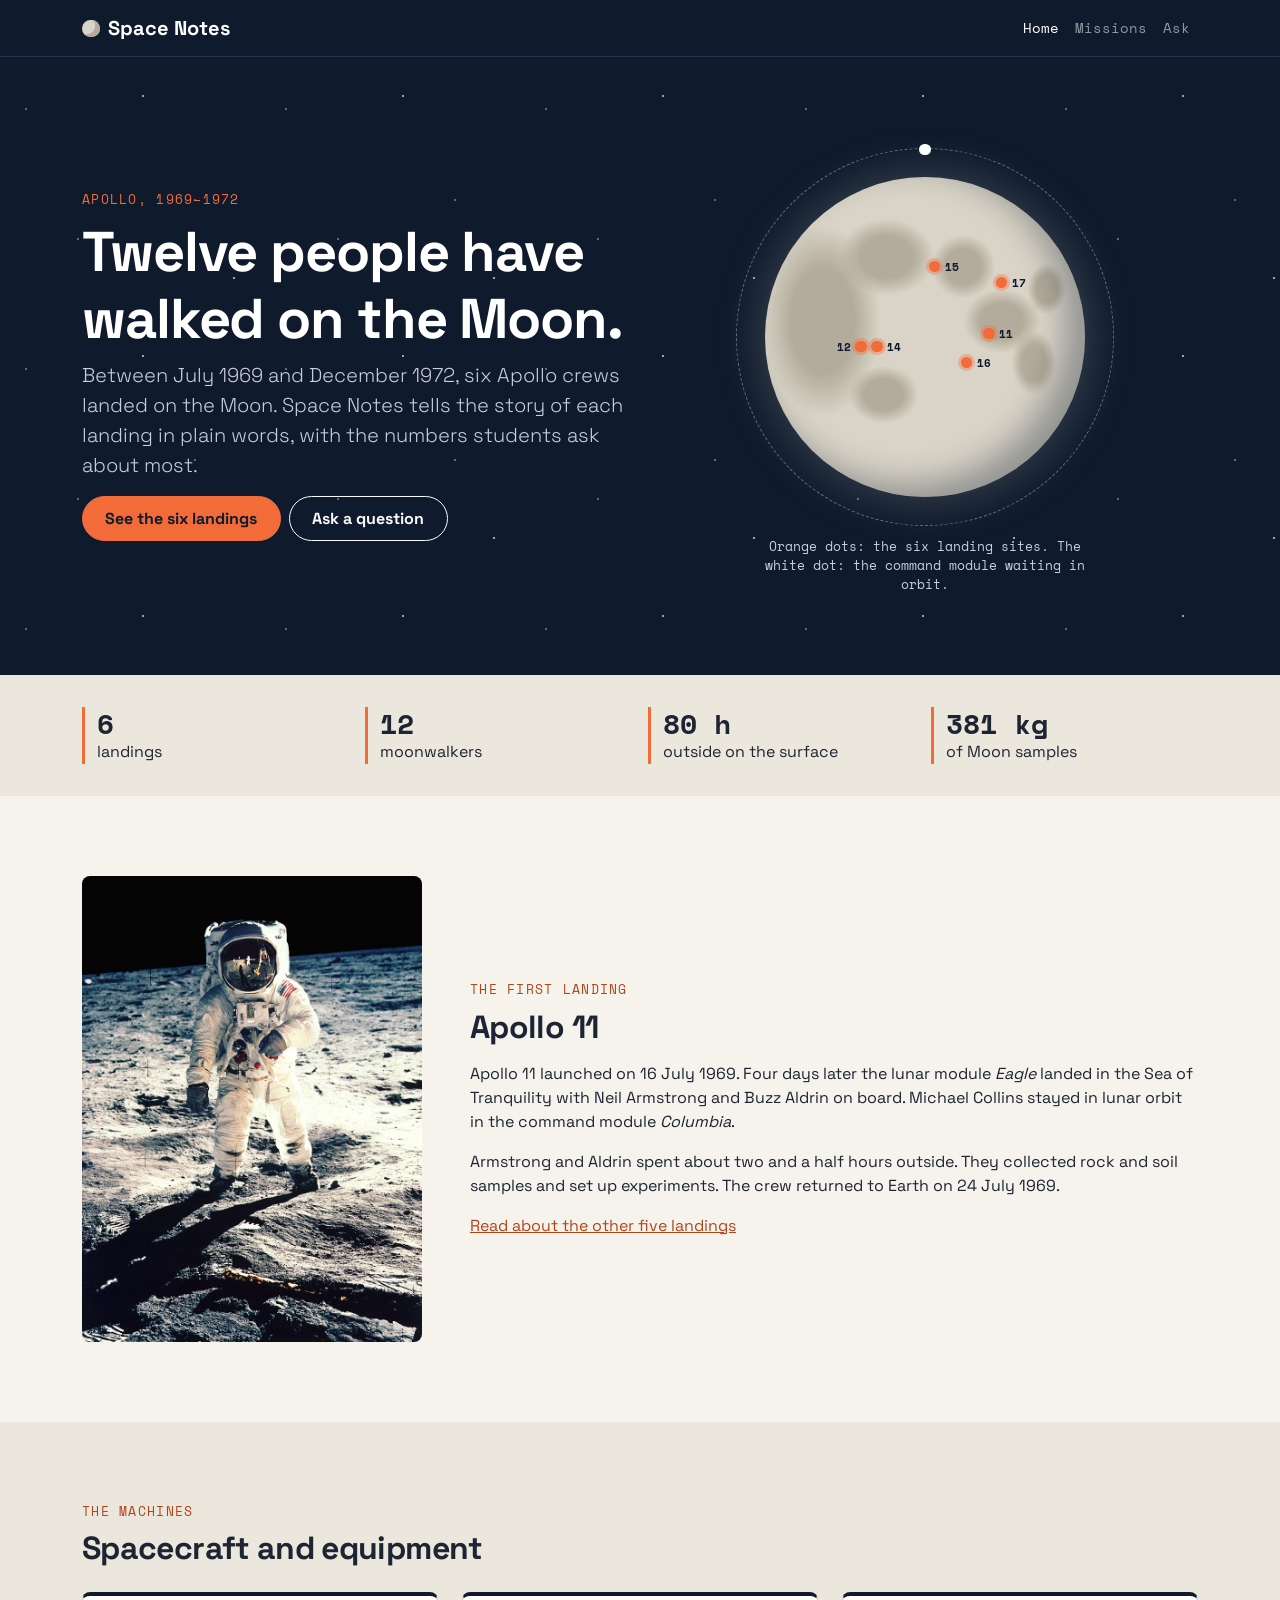
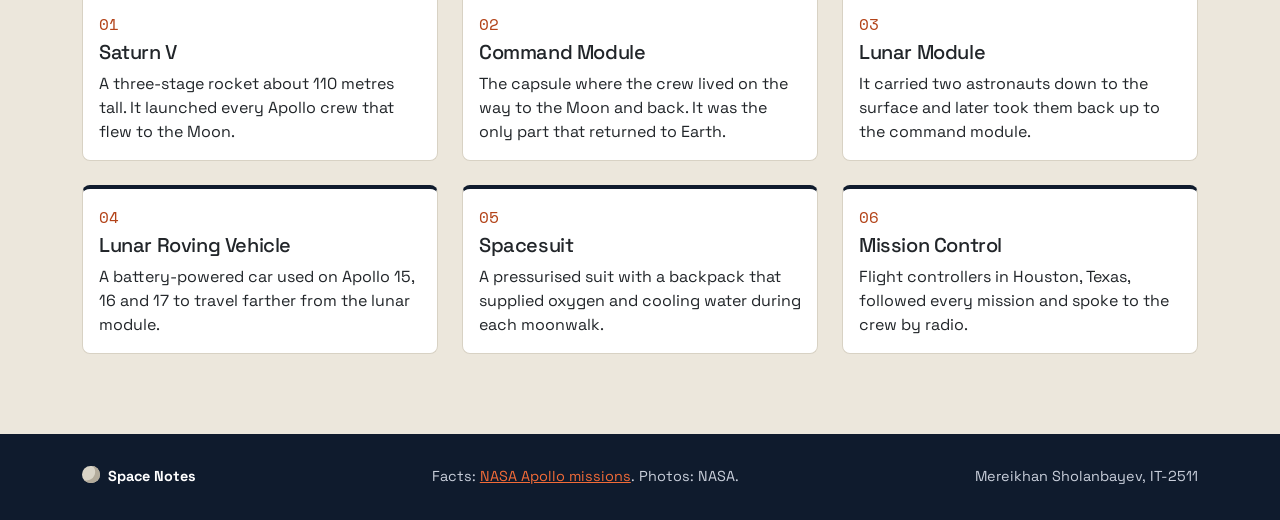
==== index.html @ e12fd58a "Add Space Notes midterm website Three pages (Home, Missions, Ask) with a shared stylesheet, Bootstra" ====
<!DOCTYPE html>
<html lang="en">
<head>
  <meta charset="UTF-8">
  <meta name="viewport" content="width=device-width, initial-scale=1">
  <title>Space Notes | Apollo on the Moon</title>
  <link rel="preconnect" href="https://fonts.googleapis.com">
  <link rel="preconnect" href="https://fonts.gstatic.com" crossorigin>
  <link href="https://fonts.googleapis.com/css2?family=Space+Grotesk:wght@400;500;700&family=Space+Mono:wght@400;700&display=swap" rel="stylesheet">
  <link href="https://cdn.jsdelivr.net/npm/bootstrap@5.3.8/dist/css/bootstrap.min.css" rel="stylesheet" integrity="sha384-sRIl4kxILFvY47J16cr9ZwB07vP4J8+LH7qKQnuqkuIAvNWLzeN8tE5YBujZqJLB" crossorigin="anonymous">
  <link rel="stylesheet" href="css/style.css">
</head>
<body>
  <header>
    <nav class="navbar navbar-expand-md site-nav" data-bs-theme="dark">
      <div class="container">
        <a class="navbar-brand" href="index.html"><span class="brand-moon"></span>Space Notes</a>
        <button class="navbar-toggler" type="button" data-bs-toggle="collapse" data-bs-target="#mainNav" aria-controls="mainNav" aria-expanded="false" aria-label="Toggle navigation">
          <span class="navbar-toggler-icon"></span>
        </button>
        <div class="collapse navbar-collapse" id="mainNav">
          <ul class="navbar-nav ms-auto">
            <li class="nav-item"><a class="nav-link active" aria-current="page" href="index.html">Home</a></li>
            <li class="nav-item"><a class="nav-link" href="missions.html">Missions</a></li>
            <li class="nav-item"><a class="nav-link" href="ask.html">Ask</a></li>
          </ul>
        </div>
      </div>
    </nav>
  </header>

  <main>
    <section class="hero">
      <div class="container">
        <div class="row align-items-center g-4">
          <div class="col-12 col-lg-6">
            <p class="label">Apollo, 1969&ndash;1972</p>
            <h1>Twelve people have walked on the Moon.</h1>
            <p class="lead">Between July 1969 and December 1972, six Apollo crews landed on the Moon. Space Notes tells the story of each landing in plain words, with the numbers students ask about most.</p>
            <div class="d-flex flex-wrap gap-2">
              <a class="btn btn-primary" href="missions.html">See the six landings</a>
              <a class="btn btn-outline-light" href="ask.html">Ask a question</a>
            </div>
          </div>
          <div class="col-12 col-lg-6">
            <figure class="moon-figure">
              <div class="moon">
                <div class="orbit"></div>
                <ul class="sites" aria-label="Apollo landing sites">
                  <li class="site s11"><span>11</span></li>
                  <li class="site s12"><span>12</span></li>
                  <li class="site s14"><span>14</span></li>
                  <li class="site s15"><span>15</span></li>
                  <li class="site s16"><span>16</span></li>
                  <li class="site s17"><span>17</span></li>
                </ul>
              </div>
              <figcaption>Orange dots: the six landing sites. The white dot: the command module waiting in orbit.</figcaption>
            </figure>
          </div>
        </div>
      </div>
    </section>

    <section class="stats" aria-label="Apollo in numbers">
      <div class="container">
        <ul class="stat-list">
          <li><strong>6</strong> landings</li>
          <li><strong>12</strong> moonwalkers</li>
          <li><strong>80 h</strong> outside on the surface</li>
          <li><strong>381 kg</strong> of Moon samples</li>
        </ul>
      </div>
    </section>

    <section class="section">
      <div class="container">
        <div class="row align-items-center g-4 g-lg-5">
          <div class="col-12 col-md-5 col-lg-4 order-2 order-md-1">
            <img class="img-fluid photo" src="images/aldrin.jpg" alt="Buzz Aldrin standing on the Moon in his white spacesuit">
          </div>
          <div class="col-12 col-md-7 col-lg-8 order-1 order-md-2">
            <p class="label">The first landing</p>
            <h2 class="mb-3">Apollo 11</h2>
            <p>Apollo 11 launched on 16 July 1969. Four days later the lunar module <em>Eagle</em> landed in the Sea of Tranquility with Neil Armstrong and Buzz Aldrin on board. Michael Collins stayed in lunar orbit in the command module <em>Columbia</em>.</p>
            <p>Armstrong and Aldrin spent about two and a half hours outside. They collected rock and soil samples and set up experiments. The crew returned to Earth on 24 July 1969.</p>
            <a href="missions.html">Read about the other five landings</a>
          </div>
        </div>
      </div>
    </section>

    <section class="section section-alt">
      <div class="container">
        <p class="label">The machines</p>
        <h2 class="mb-4">Spacecraft and equipment</h2>
        <div class="row g-4">
          <div class="col-12 col-md-6 col-lg-4">
            <article class="card h-100">
              <div class="card-body">
                <p class="card-number">01</p>
                <h3 class="card-title h5">Saturn V</h3>
                <p class="card-text">A three-stage rocket about 110 metres tall. It launched every Apollo crew that flew to the Moon.</p>
              </div>
            </article>
          </div>
          <div class="col-12 col-md-6 col-lg-4">
            <article class="card h-100">
              <div class="card-body">
                <p class="card-number">02</p>
                <h3 class="card-title h5">Command Module</h3>
                <p class="card-text">The capsule where the crew lived on the way to the Moon and back. It was the only part that returned to Earth.</p>
              </div>
            </article>
          </div>
          <div class="col-12 col-md-6 col-lg-4">
            <article class="card h-100">
              <div class="card-body">
                <p class="card-number">03</p>
                <h3 class="card-title h5">Lunar Module</h3>
                <p class="card-text">It carried two astronauts down to the surface and later took them back up to the command module.</p>
              </div>
            </article>
          </div>
          <div class="col-12 col-md-6 col-lg-4">
            <article class="card h-100">
              <div class="card-body">
                <p class="card-number">04</p>
                <h3 class="card-title h5">Lunar Roving Vehicle</h3>
                <p class="card-text">A battery-powered car used on Apollo 15, 16 and 17 to travel farther from the lunar module.</p>
              </div>
            </article>
          </div>
          <div class="col-12 col-md-6 col-lg-4">
            <article class="card h-100">
              <div class="card-body">
                <p class="card-number">05</p>
                <h3 class="card-title h5">Spacesuit</h3>
                <p class="card-text">A pressurised suit with a backpack that supplied oxygen and cooling water during each moonwalk.</p>
              </div>
            </article>
          </div>
          <div class="col-12 col-md-6 col-lg-4">
            <article class="card h-100">
              <div class="card-body">
                <p class="card-number">06</p>
                <h3 class="card-title h5">Mission Control</h3>
                <p class="card-text">Flight controllers in Houston, Texas, followed every mission and spoke to the crew by radio.</p>
              </div>
            </article>
          </div>
        </div>
      </div>
    </section>
  </main>

  <footer class="site-footer">
    <div class="container footer-inner">
      <p class="footer-brand"><span class="brand-moon"></span>Space Notes</p>
      <p>Facts: <a href="https://www.nasa.gov/specials/apollo50th/missions.html">NASA Apollo missions</a>. Photos: NASA.</p>
      <p>Mereikhan Sholanbayev, IT-2511</p>
    </div>
  </footer>

  <script src="https://cdn.jsdelivr.net/npm/bootstrap@5.3.8/dist/js/bootstrap.bundle.min.js" integrity="sha384-FKyoEForCGlyvwx9Hj09JcYn3nv7wiPVlz7YYwJrWVcXK/BmnVDxM+D2scQbITxI" crossorigin="anonymous"></script>
</body>
</html>
---- css/style.css ----
:root {
  --night: #0f1b2d;
  --paper: #f6f3ec;
  --sand: #ece7dc;
  --moon: #d9d4c7;
  --mare: #b3ab9b;
  --orange: #f26b38;
  --orange-dark: #b3441a;
  --ink: #1d2433;
  --muted: #5d6676;
  --line: #d8d2c4;
  --mono: "Space Mono", monospace;
}

body {
  font-family: "Space Grotesk", sans-serif;
  background: var(--paper);
  color: var(--ink);
}

h1,
h2,
h3 {
  font-weight: 700;
  letter-spacing: -0.02em;
}

a {
  color: var(--orange-dark);
}

.label {
  margin-bottom: 0.5rem;
  font-family: var(--mono);
  font-size: 0.8rem;
  letter-spacing: 0.1em;
  text-transform: uppercase;
  color: var(--orange-dark);
}

.site-nav {
  --bs-navbar-color: #c9cfdb;
  --bs-navbar-hover-color: #ffffff;
  --bs-navbar-active-color: var(--orange);
  --bs-navbar-brand-color: #ffffff;
  --bs-navbar-brand-hover-color: #ffffff;
  background: var(--night);
  border-bottom: 1px solid #24344f;
}

.navbar-brand {
  font-weight: 700;
}

.brand-moon {
  display: inline-block;
  width: 1.1rem;
  height: 1.1rem;
  margin-right: 0.5rem;
  border-radius: 50%;
  background: var(--moon);
  box-shadow: inset -0.3rem -0.15rem 0 var(--mare);
  vertical-align: -0.15rem;
}

.nav-link {
  font-family: var(--mono);
  font-size: 0.9rem;
}

.btn {
  padding: 0.6rem 1.4rem;
  border-radius: 2rem;
  font-weight: 700;
}

.btn-primary {
  --bs-btn-color: var(--night);
  --bs-btn-bg: var(--orange);
  --bs-btn-border-color: var(--orange);
  --bs-btn-hover-color: var(--night);
  --bs-btn-hover-bg: #ff8a5c;
  --bs-btn-hover-border-color: #ff8a5c;
  --bs-btn-active-color: var(--night);
  --bs-btn-active-bg: #ff8a5c;
  --bs-btn-active-border-color: #ff8a5c;
  --bs-btn-focus-shadow-rgb: 242, 107, 56;
}

.hero,
.page-head {
  color: #ffffff;
  background:
    radial-gradient(1px 1px at 10% 20%, rgba(255, 255, 255, 0.6) 50%, transparent 100%),
    radial-gradient(1px 1px at 30% 70%, rgba(255, 255, 255, 0.6) 50%, transparent 100%),
    radial-gradient(1.5px 1.5px at 55% 15%, rgba(255, 255, 255, 0.6) 50%, transparent 100%),
    radial-gradient(1px 1px at 75% 55%, rgba(255, 255, 255, 0.6) 50%, transparent 100%),
    radial-gradient(1.5px 1.5px at 90% 85%, rgba(255, 255, 255, 0.6) 50%, transparent 100%),
    var(--night);
  background-size: 260px 260px, 260px 260px, 260px 260px, 260px 260px, 260px 260px, auto;
}

.hero {
  padding: 3rem 0;
  overflow: hidden;
}

.hero h1 {
  font-size: 2.4rem;
}

.hero .label,
.page-head .label {
  color: var(--orange);
}

.hero .lead,
.page-head .lead {
  color: #c9cfdb;
}

.moon-figure {
  margin: 0;
  text-align: center;
}

.moon {
  position: relative;
  width: min(100%, 20rem);
  aspect-ratio: 1;
  margin: 2.5rem auto;
  border-radius: 50%;
  background:
    radial-gradient(ellipse 18% 30% at 18% 45%, var(--mare) 55%, transparent 100%),
    radial-gradient(ellipse 15% 12% at 38% 25%, var(--mare) 55%, transparent 100%),
    radial-gradient(ellipse 10% 10% at 62% 28%, var(--mare) 55%, transparent 100%),
    radial-gradient(ellipse 12% 10% at 74% 45%, var(--mare) 55%, transparent 100%),
    radial-gradient(ellipse 6% 8% at 88% 35%, var(--mare) 55%, transparent 100%),
    radial-gradient(ellipse 7% 10% at 84% 58%, var(--mare) 55%, transparent 100%),
    radial-gradient(ellipse 11% 9% at 37% 68%, var(--mare) 55%, transparent 100%),
    var(--moon);
  box-shadow: inset -1.2rem -0.8rem 2rem rgba(15, 27, 45, 0.35), 0 0 3rem rgba(217, 212, 199, 0.25);
}

.orbit {
  position: absolute;
  inset: -9%;
  border: 1px dashed rgba(255, 255, 255, 0.35);
  border-radius: 50%;
  animation: orbit 16s linear infinite;
}

.orbit::before {
  content: "";
  position: absolute;
  top: -0.35rem;
  left: 50%;
  width: 0.7rem;
  height: 0.7rem;
  margin-left: -0.35rem;
  border-radius: 50%;
  background: #ffffff;
}

@keyframes orbit {
  to {
    transform: rotate(360deg);
  }
}

.sites {
  margin: 0;
  padding: 0;
  list-style: none;
}

.site {
  position: absolute;
  width: 0.7rem;
  height: 0.7rem;
  margin: -0.35rem 0 0 -0.35rem;
  border-radius: 50%;
  background: var(--orange);
  box-shadow: 0 0 0 3px rgba(242, 107, 56, 0.35);
}

.site span {
  position: absolute;
  top: 50%;
  left: 1rem;
  transform: translateY(-50%);
  font-family: var(--mono);
  font-size: 0.7rem;
  font-weight: 700;
  color: var(--night);
}

.s11 { left: 70%; top: 49%; }
.s12 { left: 30%; top: 53%; }
.s14 { left: 35%; top: 53%; }
.s15 { left: 53%; top: 28%; }
.s16 { left: 63%; top: 58%; }
.s17 { left: 74%; top: 33%; }

.s12 span {
  left: auto;
  right: 1rem;
}

.moon-figure figcaption {
  max-width: 22rem;
  margin: 0 auto;
  font-family: var(--mono);
  font-size: 0.8rem;
  color: #c9cfdb;
}

.stats {
  padding: 2rem 0;
  background: var(--sand);
}

.stat-list {
  display: flex;
  flex-wrap: wrap;
  gap: 1.5rem 1rem;
  margin: 0;
  padding: 0;
  list-style: none;
}

.stat-list li {
  flex: 1 1 9rem;
  padding-left: 0.75rem;
  border-left: 3px solid var(--orange);
}

.stat-list strong {
  display: block;
  font-family: var(--mono);
  font-size: 1.75rem;
  line-height: 1.2;
}

.section {
  padding: 3rem 0;
}

.section-alt {
  background: var(--sand);
}

.photo {
  border-radius: 0.5rem;
}

.card {
  --bs-card-border-color: var(--line);
  --bs-card-border-radius: 0.5rem;
  border-top: 4px solid var(--night);
  transition: transform 0.2s, border-color 0.2s;
}

.card:hover {
  transform: translateY(-4px);
  border-top-color: var(--orange);
}

.card-number {
  margin-bottom: 0.25rem;
  font-family: var(--mono);
  color: var(--orange-dark);
}

.page-head {
  padding: 2.5rem 0;
}

.landing-list {
  display: grid;
  grid-template-columns: 1fr;
  gap: 1rem;
  margin: 0;
  padding: 0;
  list-style: none;
}

.landing {
  padding: 1.25rem;
  background: #ffffff;
  border: 1px solid var(--line);
  border-top: 4px solid var(--night);
  border-radius: 0.5rem;
  transition: transform 0.2s, border-color 0.2s;
}

.landing:hover {
  transform: translateY(-4px);
  border-top-color: var(--orange);
}

.landing-number {
  display: block;
  font-family: var(--mono);
  font-size: 2.5rem;
  font-weight: 700;
  line-height: 1;
  color: var(--orange-dark);
}

.landing h3 {
  margin: 0.5rem 0;
  font-size: 1.25rem;
}

.landing-meta {
  margin-bottom: 0.5rem;
  font-family: var(--mono);
  font-size: 0.8rem;
  color: var(--muted);
}

.landing p:last-child {
  margin-bottom: 0;
}

.note {
  display: flex;
  flex-direction: column;
  gap: 0.5rem;
  margin-top: 2rem;
  padding: 1.25rem;
  border-left: 4px solid var(--orange);
  background: var(--sand);
}

.note p {
  margin: 0;
}

.mission-table {
  --bs-table-bg: transparent;
  margin-bottom: 0;
}

.mission-table caption {
  color: var(--muted);
}

.mission-table thead th {
  font-family: var(--mono);
  font-size: 0.75rem;
  text-transform: uppercase;
  color: var(--muted);
}

.mission-table td {
  font-family: var(--mono);
  font-size: 0.85rem;
}

.mission-table tbody th {
  white-space: nowrap;
}

.mission-table tfoot {
  border-top: 2px solid var(--night);
}

.ask-form {
  padding: 1.5rem;
  background: #ffffff;
  border: 1px solid var(--line);
  border-top: 4px solid var(--orange);
  border-radius: 0.5rem;
}

.ask-form legend {
  font-size: 1rem;
}

.form-control:focus,
.form-select:focus {
  border-color: var(--orange);
  box-shadow: 0 0 0 0.2rem rgba(242, 107, 56, 0.25);
}

.form-check-input:checked {
  background-color: var(--orange-dark);
  border-color: var(--orange-dark);
}

.sent {
  display: none;
  padding: 1rem;
  border-left: 4px solid var(--orange);
  background: var(--sand);
}

.sent:target {
  display: block;
}

.accordion {
  --bs-accordion-bg: #ffffff;
  --bs-accordion-border-color: var(--line);
  --bs-accordion-active-bg: var(--sand);
  --bs-accordion-active-color: var(--night);
  --bs-accordion-btn-focus-box-shadow: 0 0 0 0.2rem rgba(242, 107, 56, 0.25);
}

.accordion-button {
  font-weight: 500;
}

.site-footer {
  padding: 2rem 0;
  color: #c9cfdb;
  background: var(--night);
  font-size: 0.9rem;
}

.site-footer a {
  color: var(--orange);
}

.footer-inner {
  display: flex;
  flex-wrap: wrap;
  justify-content: space-between;
  gap: 1rem 2rem;
}

.footer-inner p {
  margin: 0;
}

.footer-brand {
  font-weight: 700;
  color: #ffffff;
}

@media (min-width: 768px) {
  .landing-list {
    grid-template-columns: repeat(2, 1fr);
    gap: 1.5rem;
  }

  .page-head {
    padding: 3.5rem 0;
  }
}

@media (min-width: 992px) {
  .hero {
    padding: 5rem 0;
  }

  .hero h1 {
    font-size: 3.5rem;
  }

  .section {
    padding: 5rem 0;
  }

  .landing-list {
    grid-template-columns: repeat(3, 1fr);
  }
}

@media (prefers-reduced-motion: reduce) {
  .orbit {
    animation: none;
  }

  .card,
  .landing {
    transition: none;
  }
}
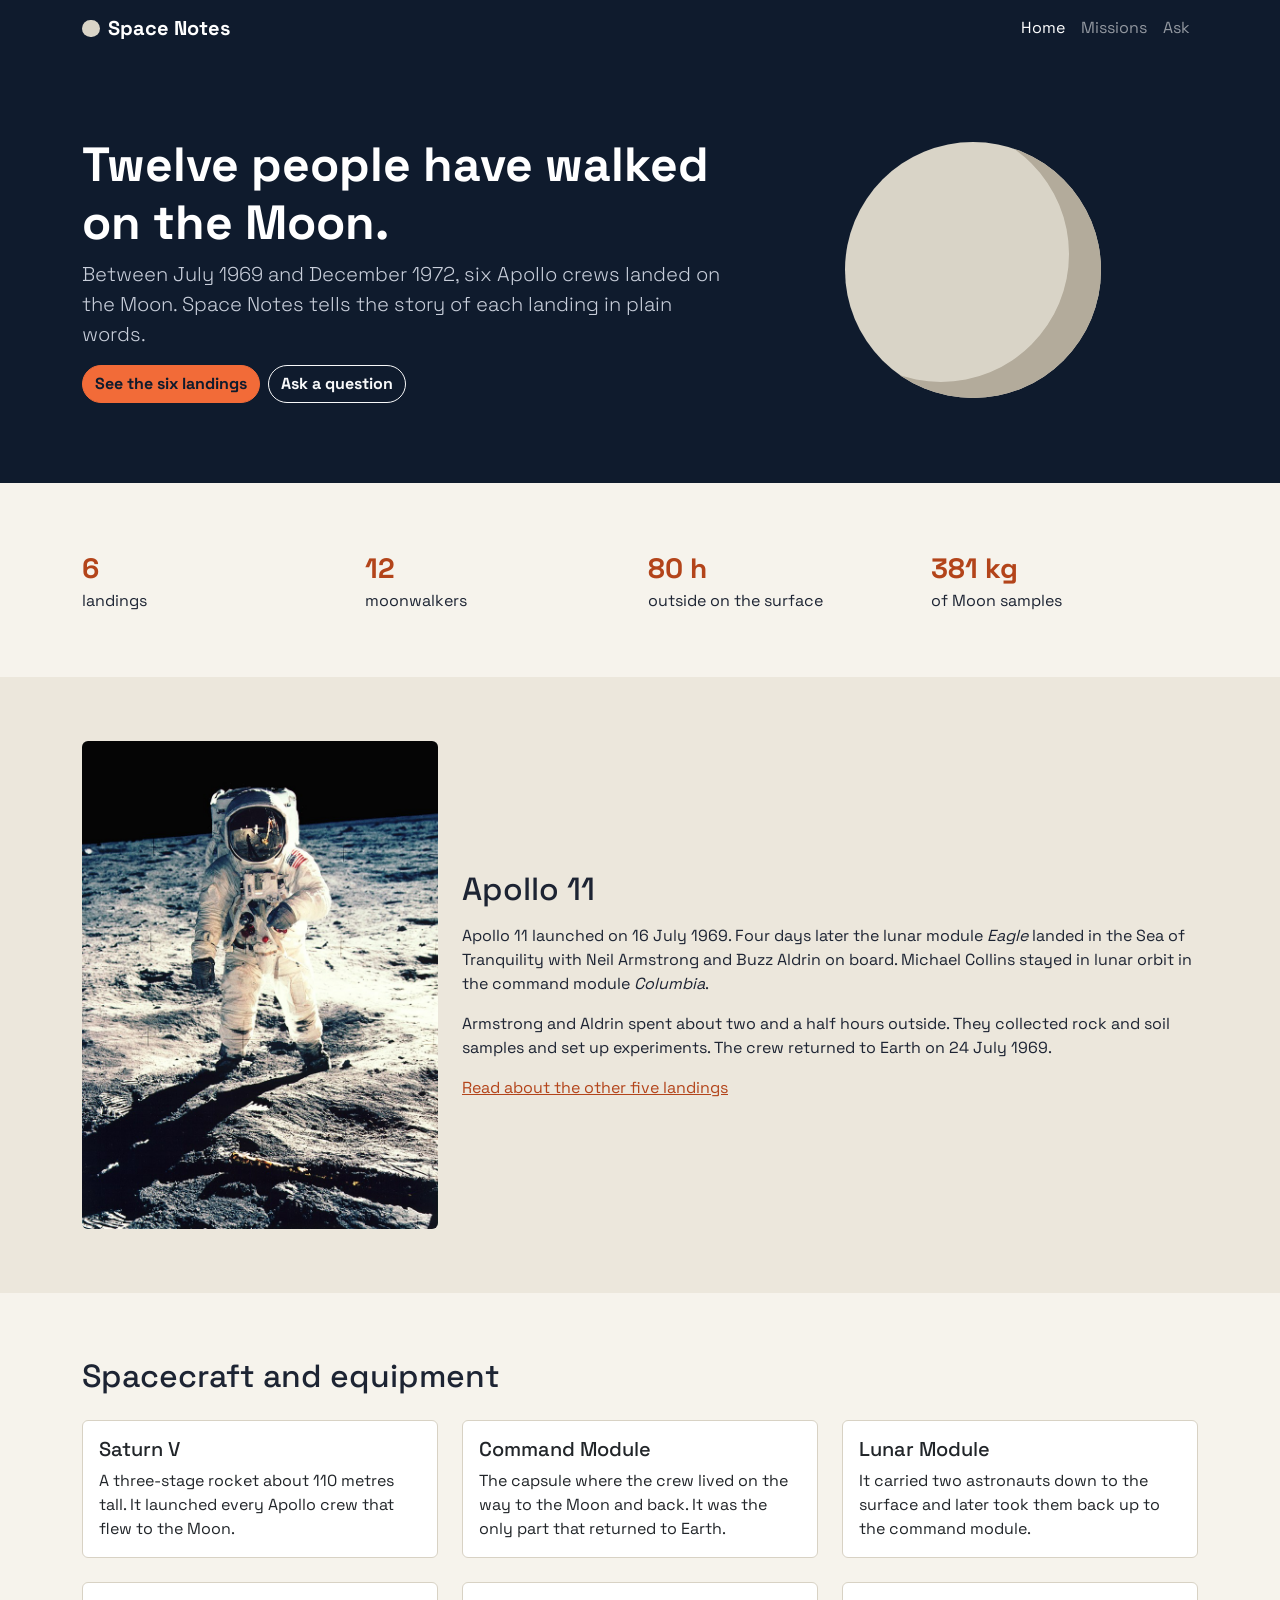
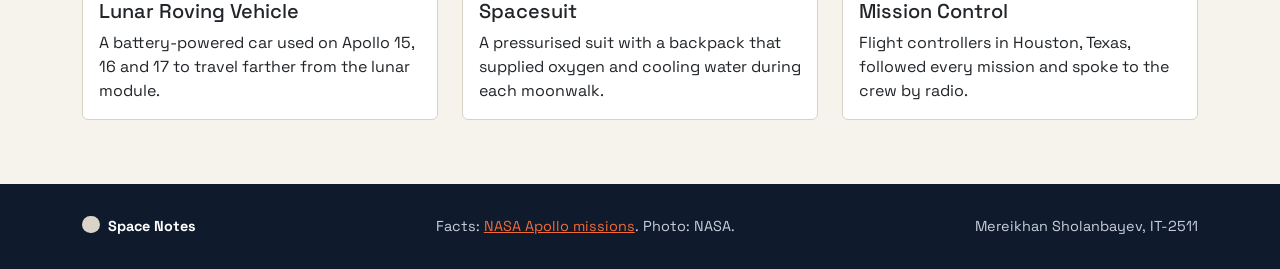
==== commit ce38a55a: "Simplify the design Use one font, plain dark headers, a simple CSS Moon and plain cards. Remove the " ====
--- a/index.html
+++ b/index.html
@@ -6,7 +6,7 @@
   <title>Space Notes | Apollo on the Moon</title>
   <link rel="preconnect" href="https://fonts.googleapis.com">
   <link rel="preconnect" href="https://fonts.gstatic.com" crossorigin>
-  <link href="https://fonts.googleapis.com/css2?family=Space+Grotesk:wght@400;500;700&family=Space+Mono:wght@400;700&display=swap" rel="stylesheet">
+  <link href="https://fonts.googleapis.com/css2?family=Space+Grotesk:wght@400;500;700&display=swap" rel="stylesheet">
   <link href="https://cdn.jsdelivr.net/npm/bootstrap@5.3.8/dist/css/bootstrap.min.css" rel="stylesheet" integrity="sha384-sRIl4kxILFvY47J16cr9ZwB07vP4J8+LH7qKQnuqkuIAvNWLzeN8tE5YBujZqJLB" crossorigin="anonymous">
   <link rel="stylesheet" href="css/style.css">
 </head>
@@ -33,36 +33,22 @@
     <section class="hero">
       <div class="container">
         <div class="row align-items-center g-4">
-          <div class="col-12 col-lg-6">
-            <p class="label">Apollo, 1969&ndash;1972</p>
+          <div class="col-12 col-md-7">
             <h1>Twelve people have walked on the Moon.</h1>
-            <p class="lead">Between July 1969 and December 1972, six Apollo crews landed on the Moon. Space Notes tells the story of each landing in plain words, with the numbers students ask about most.</p>
+            <p class="lead">Between July 1969 and December 1972, six Apollo crews landed on the Moon. Space Notes tells the story of each landing in plain words.</p>
             <div class="d-flex flex-wrap gap-2">
               <a class="btn btn-primary" href="missions.html">See the six landings</a>
               <a class="btn btn-outline-light" href="ask.html">Ask a question</a>
             </div>
           </div>
-          <div class="col-12 col-lg-6">
-            <figure class="moon-figure">
-              <div class="moon">
-                <div class="orbit"></div>
-                <ul class="sites" aria-label="Apollo landing sites">
-                  <li class="site s11"><span>11</span></li>
-                  <li class="site s12"><span>12</span></li>
-                  <li class="site s14"><span>14</span></li>
-                  <li class="site s15"><span>15</span></li>
-                  <li class="site s16"><span>16</span></li>
-                  <li class="site s17"><span>17</span></li>
-                </ul>
-              </div>
-              <figcaption>Orange dots: the six landing sites. The white dot: the command module waiting in orbit.</figcaption>
-            </figure>
+          <div class="col-md-5 d-none d-md-block">
+            <div class="moon"></div>
           </div>
         </div>
       </div>
     </section>
 
-    <section class="stats" aria-label="Apollo in numbers">
+    <section class="section">
       <div class="container">
         <ul class="stat-list">
           <li><strong>6</strong> landings</li>
@@ -73,14 +59,13 @@
       </div>
     </section>
 
-    <section class="section">
+    <section class="section section-alt">
       <div class="container">
-        <div class="row align-items-center g-4 g-lg-5">
+        <div class="row align-items-center g-4">
           <div class="col-12 col-md-5 col-lg-4 order-2 order-md-1">
-            <img class="img-fluid photo" src="images/aldrin.jpg" alt="Buzz Aldrin standing on the Moon in his white spacesuit">
+            <img class="img-fluid rounded" src="images/aldrin.jpg" alt="Buzz Aldrin standing on the Moon in his white spacesuit">
           </div>
           <div class="col-12 col-md-7 col-lg-8 order-1 order-md-2">
-            <p class="label">The first landing</p>
             <h2 class="mb-3">Apollo 11</h2>
             <p>Apollo 11 launched on 16 July 1969. Four days later the lunar module <em>Eagle</em> landed in the Sea of Tranquility with Neil Armstrong and Buzz Aldrin on board. Michael Collins stayed in lunar orbit in the command module <em>Columbia</em>.</p>
             <p>Armstrong and Aldrin spent about two and a half hours outside. They collected rock and soil samples and set up experiments. The crew returned to Earth on 24 July 1969.</p>
@@ -90,15 +75,13 @@
       </div>
     </section>
 
-    <section class="section section-alt">
+    <section class="section">
       <div class="container">
-        <p class="label">The machines</p>
         <h2 class="mb-4">Spacecraft and equipment</h2>
         <div class="row g-4">
           <div class="col-12 col-md-6 col-lg-4">
             <article class="card h-100">
               <div class="card-body">
-                <p class="card-number">01</p>
                 <h3 class="card-title h5">Saturn V</h3>
                 <p class="card-text">A three-stage rocket about 110 metres tall. It launched every Apollo crew that flew to the Moon.</p>
               </div>
@@ -107,7 +90,6 @@
           <div class="col-12 col-md-6 col-lg-4">
             <article class="card h-100">
               <div class="card-body">
-                <p class="card-number">02</p>
                 <h3 class="card-title h5">Command Module</h3>
                 <p class="card-text">The capsule where the crew lived on the way to the Moon and back. It was the only part that returned to Earth.</p>
               </div>
@@ -116,7 +98,6 @@
           <div class="col-12 col-md-6 col-lg-4">
             <article class="card h-100">
               <div class="card-body">
-                <p class="card-number">03</p>
                 <h3 class="card-title h5">Lunar Module</h3>
                 <p class="card-text">It carried two astronauts down to the surface and later took them back up to the command module.</p>
               </div>
@@ -125,7 +106,6 @@
           <div class="col-12 col-md-6 col-lg-4">
             <article class="card h-100">
               <div class="card-body">
-                <p class="card-number">04</p>
                 <h3 class="card-title h5">Lunar Roving Vehicle</h3>
                 <p class="card-text">A battery-powered car used on Apollo 15, 16 and 17 to travel farther from the lunar module.</p>
               </div>
@@ -134,7 +114,6 @@
           <div class="col-12 col-md-6 col-lg-4">
             <article class="card h-100">
               <div class="card-body">
-                <p class="card-number">05</p>
                 <h3 class="card-title h5">Spacesuit</h3>
                 <p class="card-text">A pressurised suit with a backpack that supplied oxygen and cooling water during each moonwalk.</p>
               </div>
@@ -143,7 +122,6 @@
           <div class="col-12 col-md-6 col-lg-4">
             <article class="card h-100">
               <div class="card-body">
-                <p class="card-number">06</p>
                 <h3 class="card-title h5">Mission Control</h3>
                 <p class="card-text">Flight controllers in Houston, Texas, followed every mission and spoke to the crew by radio.</p>
               </div>
@@ -156,8 +134,8 @@
 
   <footer class="site-footer">
     <div class="container footer-inner">
-      <p class="footer-brand"><span class="brand-moon"></span>Space Notes</p>
-      <p>Facts: <a href="https://www.nasa.gov/specials/apollo50th/missions.html">NASA Apollo missions</a>. Photos: NASA.</p>
+      <p class="fw-bold text-white"><span class="brand-moon"></span>Space Notes</p>
+      <p>Facts: <a href="https://www.nasa.gov/specials/apollo50th/missions.html">NASA Apollo missions</a>. Photo: NASA.</p>
       <p>Mereikhan Sholanbayev, IT-2511</p>
     </div>
   </footer>
--- a/css/style.css
+++ b/css/style.css
@@ -3,13 +3,12 @@
   --paper: #f6f3ec;
   --sand: #ece7dc;
   --moon: #d9d4c7;
-  --mare: #b3ab9b;
+  --moon-shadow: #b3ab9b;
   --orange: #f26b38;
   --orange-dark: #b3441a;
   --ink: #1d2433;
   --muted: #5d6676;
   --line: #d8d2c4;
-  --mono: "Space Mono", monospace;
 }
 
 body {
@@ -18,23 +17,7 @@
   color: var(--ink);
 }
 
-h1,
-h2,
-h3 {
-  font-weight: 700;
-  letter-spacing: -0.02em;
-}
-
 a {
-  color: var(--orange-dark);
-}
-
-.label {
-  margin-bottom: 0.5rem;
-  font-family: var(--mono);
-  font-size: 0.8rem;
-  letter-spacing: 0.1em;
-  text-transform: uppercase;
   color: var(--orange-dark);
 }
 
@@ -45,7 +28,6 @@
   --bs-navbar-brand-color: #ffffff;
   --bs-navbar-brand-hover-color: #ffffff;
   background: var(--night);
-  border-bottom: 1px solid #24344f;
 }
 
 .navbar-brand {
@@ -59,17 +41,10 @@
   margin-right: 0.5rem;
   border-radius: 50%;
   background: var(--moon);
-  box-shadow: inset -0.3rem -0.15rem 0 var(--mare);
   vertical-align: -0.15rem;
 }
 
-.nav-link {
-  font-family: var(--mono);
-  font-size: 0.9rem;
-}
-
 .btn {
-  padding: 0.6rem 1.4rem;
   border-radius: 2rem;
   font-weight: 700;
 }
@@ -84,34 +59,21 @@
   --bs-btn-active-color: var(--night);
   --bs-btn-active-bg: #ff8a5c;
   --bs-btn-active-border-color: #ff8a5c;
-  --bs-btn-focus-shadow-rgb: 242, 107, 56;
 }
 
 .hero,
 .page-head {
   color: #ffffff;
-  background:
-    radial-gradient(1px 1px at 10% 20%, rgba(255, 255, 255, 0.6) 50%, transparent 100%),
-    radial-gradient(1px 1px at 30% 70%, rgba(255, 255, 255, 0.6) 50%, transparent 100%),
-    radial-gradient(1.5px 1.5px at 55% 15%, rgba(255, 255, 255, 0.6) 50%, transparent 100%),
-    radial-gradient(1px 1px at 75% 55%, rgba(255, 255, 255, 0.6) 50%, transparent 100%),
-    radial-gradient(1.5px 1.5px at 90% 85%, rgba(255, 255, 255, 0.6) 50%, transparent 100%),
-    var(--night);
-  background-size: 260px 260px, 260px 260px, 260px 260px, 260px 260px, 260px 260px, auto;
+  background: var(--night);
 }
 
 .hero {
   padding: 3rem 0;
-  overflow: hidden;
 }
 
 .hero h1 {
-  font-size: 2.4rem;
-}
-
-.hero .label,
-.page-head .label {
-  color: var(--orange);
+  font-size: 2.25rem;
+  font-weight: 700;
 }
 
 .hero .lead,
@@ -119,161 +81,53 @@
   color: #c9cfdb;
 }
 
-.moon-figure {
-  margin: 0;
-  text-align: center;
-}
-
 .moon {
-  position: relative;
-  width: min(100%, 20rem);
+  width: min(100%, 16rem);
   aspect-ratio: 1;
-  margin: 2.5rem auto;
+  margin: 0 auto;
   border-radius: 50%;
-  background:
-    radial-gradient(ellipse 18% 30% at 18% 45%, var(--mare) 55%, transparent 100%),
-    radial-gradient(ellipse 15% 12% at 38% 25%, var(--mare) 55%, transparent 100%),
-    radial-gradient(ellipse 10% 10% at 62% 28%, var(--mare) 55%, transparent 100%),
-    radial-gradient(ellipse 12% 10% at 74% 45%, var(--mare) 55%, transparent 100%),
-    radial-gradient(ellipse 6% 8% at 88% 35%, var(--mare) 55%, transparent 100%),
-    radial-gradient(ellipse 7% 10% at 84% 58%, var(--mare) 55%, transparent 100%),
-    radial-gradient(ellipse 11% 9% at 37% 68%, var(--mare) 55%, transparent 100%),
-    var(--moon);
-  box-shadow: inset -1.2rem -0.8rem 2rem rgba(15, 27, 45, 0.35), 0 0 3rem rgba(217, 212, 199, 0.25);
-}
-
-.orbit {
-  position: absolute;
-  inset: -9%;
-  border: 1px dashed rgba(255, 255, 255, 0.35);
-  border-radius: 50%;
-  animation: orbit 16s linear infinite;
-}
-
-.orbit::before {
-  content: "";
-  position: absolute;
-  top: -0.35rem;
-  left: 50%;
-  width: 0.7rem;
-  height: 0.7rem;
-  margin-left: -0.35rem;
-  border-radius: 50%;
-  background: #ffffff;
-}
-
-@keyframes orbit {
-  to {
-    transform: rotate(360deg);
-  }
-}
-
-.sites {
+  background: var(--moon);
+  box-shadow: inset -2rem -1rem 0 var(--moon-shadow);
+}
+
+.page-head {
+  padding: 2.5rem 0;
+}
+
+.section {
+  padding: 3rem 0;
+}
+
+.section-alt {
+  background: var(--sand);
+}
+
+.stat-list {
+  display: flex;
+  flex-wrap: wrap;
+  gap: 1rem;
   margin: 0;
   padding: 0;
   list-style: none;
 }
 
-.site {
-  position: absolute;
-  width: 0.7rem;
-  height: 0.7rem;
-  margin: -0.35rem 0 0 -0.35rem;
-  border-radius: 50%;
-  background: var(--orange);
-  box-shadow: 0 0 0 3px rgba(242, 107, 56, 0.35);
-}
-
-.site span {
-  position: absolute;
-  top: 50%;
-  left: 1rem;
-  transform: translateY(-50%);
-  font-family: var(--mono);
-  font-size: 0.7rem;
-  font-weight: 700;
-  color: var(--night);
-}
-
-.s11 { left: 70%; top: 49%; }
-.s12 { left: 30%; top: 53%; }
-.s14 { left: 35%; top: 53%; }
-.s15 { left: 53%; top: 28%; }
-.s16 { left: 63%; top: 58%; }
-.s17 { left: 74%; top: 33%; }
-
-.s12 span {
-  left: auto;
-  right: 1rem;
-}
-
-.moon-figure figcaption {
-  max-width: 22rem;
-  margin: 0 auto;
-  font-family: var(--mono);
-  font-size: 0.8rem;
-  color: #c9cfdb;
-}
-
-.stats {
-  padding: 2rem 0;
-  background: var(--sand);
-}
-
-.stat-list {
-  display: flex;
-  flex-wrap: wrap;
-  gap: 1.5rem 1rem;
-  margin: 0;
-  padding: 0;
-  list-style: none;
-}
-
 .stat-list li {
   flex: 1 1 9rem;
-  padding-left: 0.75rem;
-  border-left: 3px solid var(--orange);
 }
 
 .stat-list strong {
   display: block;
-  font-family: var(--mono);
   font-size: 1.75rem;
-  line-height: 1.2;
-}
-
-.section {
-  padding: 3rem 0;
-}
-
-.section-alt {
-  background: var(--sand);
-}
-
-.photo {
-  border-radius: 0.5rem;
+  color: var(--orange-dark);
 }
 
 .card {
   --bs-card-border-color: var(--line);
-  --bs-card-border-radius: 0.5rem;
-  border-top: 4px solid var(--night);
-  transition: transform 0.2s, border-color 0.2s;
-}
-
-.card:hover {
-  transform: translateY(-4px);
-  border-top-color: var(--orange);
-}
-
-.card-number {
-  margin-bottom: 0.25rem;
-  font-family: var(--mono);
-  color: var(--orange-dark);
-}
-
-.page-head {
-  padding: 2.5rem 0;
+}
+
+.card:hover,
+.landing:hover {
+  border-color: var(--orange);
 }
 
 .landing-list {
@@ -289,34 +143,15 @@
   padding: 1.25rem;
   background: #ffffff;
   border: 1px solid var(--line);
-  border-top: 4px solid var(--night);
   border-radius: 0.5rem;
-  transition: transform 0.2s, border-color 0.2s;
-}
-
-.landing:hover {
-  transform: translateY(-4px);
-  border-top-color: var(--orange);
-}
-
-.landing-number {
-  display: block;
-  font-family: var(--mono);
-  font-size: 2.5rem;
-  font-weight: 700;
-  line-height: 1;
-  color: var(--orange-dark);
 }
 
 .landing h3 {
-  margin: 0.5rem 0;
   font-size: 1.25rem;
 }
 
 .landing-meta {
-  margin-bottom: 0.5rem;
-  font-family: var(--mono);
-  font-size: 0.8rem;
+  font-size: 0.9rem;
   color: var(--muted);
 }
 
@@ -325,53 +160,24 @@
 }
 
 .note {
-  display: flex;
-  flex-direction: column;
-  gap: 0.5rem;
   margin-top: 2rem;
-  padding: 1.25rem;
+  padding: 1rem 1.25rem;
   border-left: 4px solid var(--orange);
   background: var(--sand);
 }
 
-.note p {
-  margin: 0;
-}
-
 .mission-table {
   --bs-table-bg: transparent;
-  margin-bottom: 0;
-}
-
-.mission-table caption {
-  color: var(--muted);
-}
-
-.mission-table thead th {
-  font-family: var(--mono);
-  font-size: 0.75rem;
-  text-transform: uppercase;
-  color: var(--muted);
-}
-
-.mission-table td {
-  font-family: var(--mono);
-  font-size: 0.85rem;
 }
 
 .mission-table tbody th {
   white-space: nowrap;
-}
-
-.mission-table tfoot {
-  border-top: 2px solid var(--night);
 }
 
 .ask-form {
   padding: 1.5rem;
   background: #ffffff;
   border: 1px solid var(--line);
-  border-top: 4px solid var(--orange);
   border-radius: 0.5rem;
 }
 
@@ -402,15 +208,9 @@
 }
 
 .accordion {
-  --bs-accordion-bg: #ffffff;
-  --bs-accordion-border-color: var(--line);
   --bs-accordion-active-bg: var(--sand);
   --bs-accordion-active-color: var(--night);
   --bs-accordion-btn-focus-box-shadow: 0 0 0 0.2rem rgba(242, 107, 56, 0.25);
-}
-
-.accordion-button {
-  font-weight: 500;
 }
 
 .site-footer {
@@ -428,26 +228,16 @@
   display: flex;
   flex-wrap: wrap;
   justify-content: space-between;
-  gap: 1rem 2rem;
+  gap: 1rem;
 }
 
 .footer-inner p {
   margin: 0;
-}
-
-.footer-brand {
-  font-weight: 700;
-  color: #ffffff;
 }
 
 @media (min-width: 768px) {
   .landing-list {
     grid-template-columns: repeat(2, 1fr);
-    gap: 1.5rem;
-  }
-
-  .page-head {
-    padding: 3.5rem 0;
   }
 }
 
@@ -457,25 +247,14 @@
   }
 
   .hero h1 {
-    font-size: 3.5rem;
+    font-size: 3rem;
   }
 
   .section {
-    padding: 5rem 0;
+    padding: 4rem 0;
   }
 
   .landing-list {
     grid-template-columns: repeat(3, 1fr);
   }
 }
-
-@media (prefers-reduced-motion: reduce) {
-  .orbit {
-    animation: none;
-  }
-
-  .card,
-  .landing {
-    transition: none;
-  }
-}
